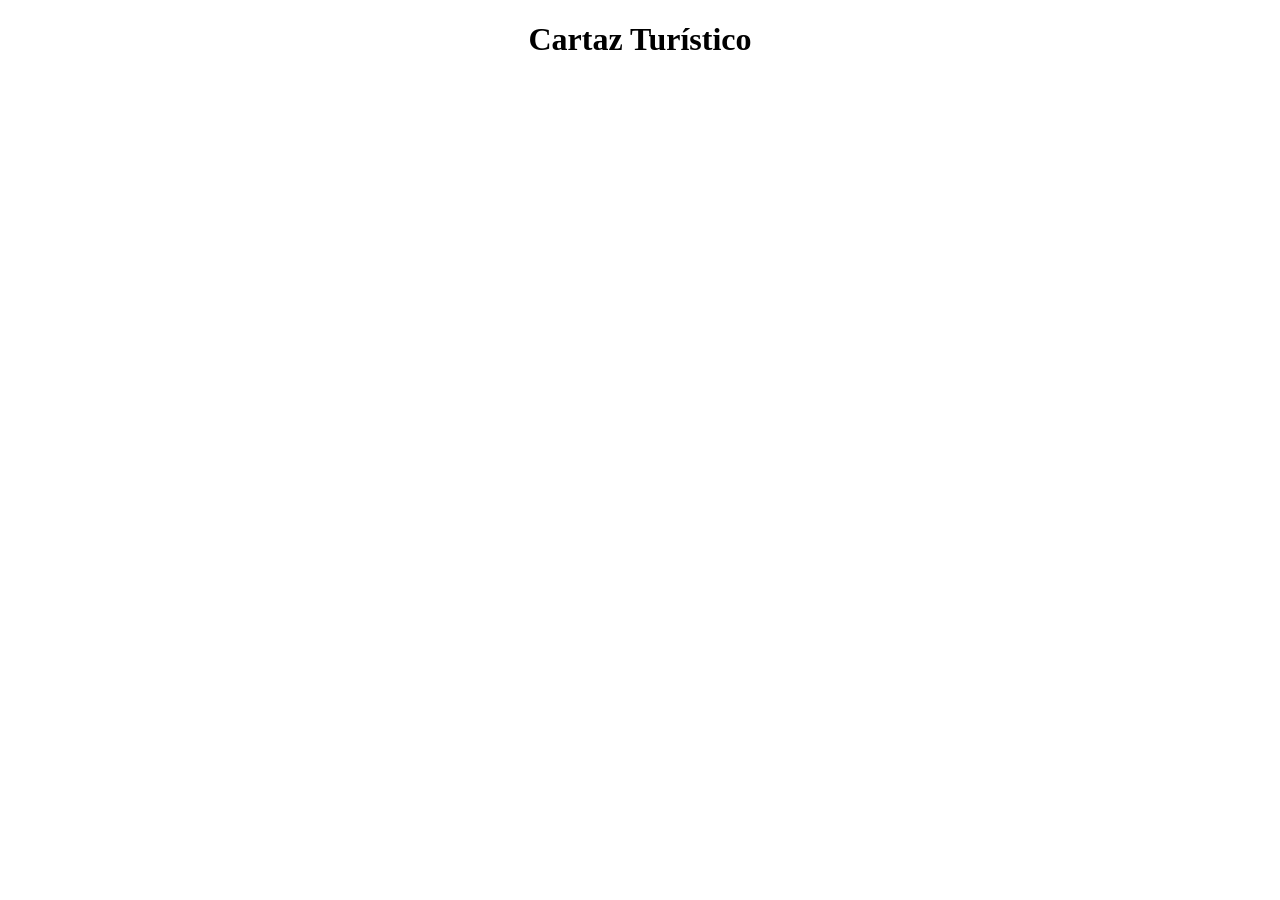
==== index.html @ 2c0d9051 "ai ai" ====
<!DOCTYPE html>
<html lang="pt-br">
<head>
    <meta charset="UTF-8">
    <meta name="viewport" content="width=device-width, initial-scale=1.0">
    <title>Cartaz Turístico</title> 
<link rel="stylesheet" href="aiii/style.css">
</head>
<body>
    <h1 class="titulo">Cartaz Turístico</h1>
    
</body>
</html>
---- aiii/style.css ----
.titulo{
  text-align: center;
}
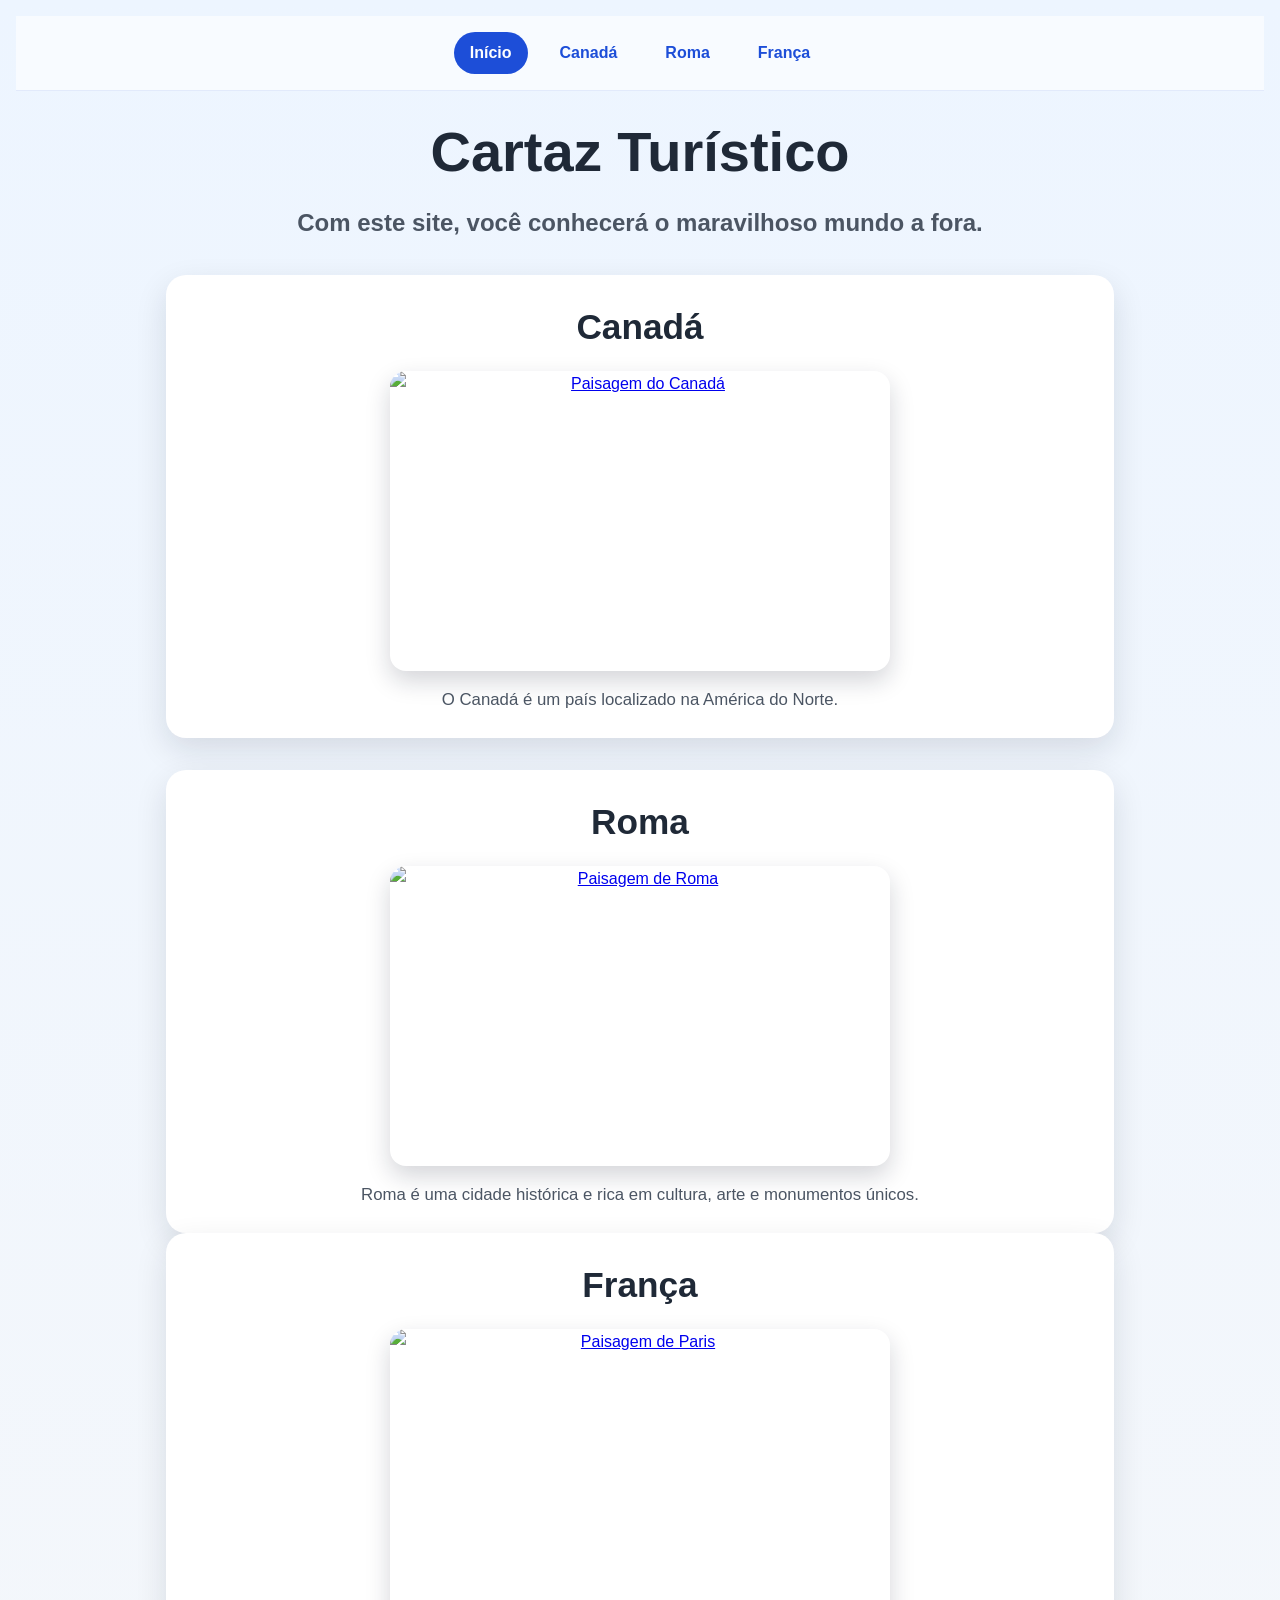
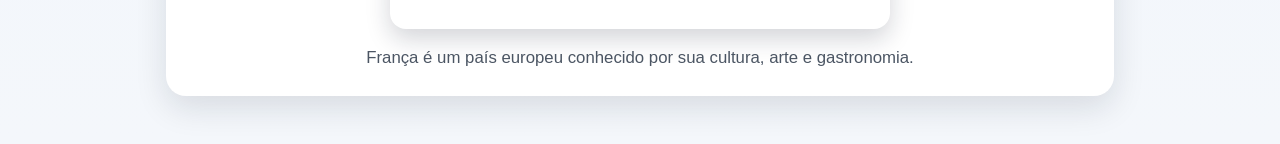
==== commit 4d06fca7: "Cartaz de Viagem" ====
--- a/index.html
+++ b/index.html
@@ -3,11 +3,43 @@
 <head>
     <meta charset="UTF-8">
     <meta name="viewport" content="width=device-width, initial-scale=1.0">
-    <title>Cartaz Turístico</title> 
-<link rel="stylesheet" href="aiii/style.css">
+    <title>Cartaz Turístico</title>
+    <link rel="stylesheet" href="aiii/style.css">
 </head>
 <body>
-    <h1 class="titulo">Cartaz Turístico</h1>
-    
+    <header>
+        <nav>
+            <a href="index.html" class="active">Início</a>
+            <a href="canada.html">Canadá</a>
+            <a href="roma.html">Roma</a>
+            <a href="frança.html">França</a>
+        </nav>
+        <h1 class="titulo">Cartaz Turístico</h1>
+        <h2 class="subtitulo">Com este site, você conhecerá o maravilhoso mundo a fora.</h2>
+    </header>
+
+    <main>
+        <section class="card" id="canada">
+            <h3>Canadá</h3>
+            <a href="https://cdn.prod.website-files.com/63b7026306af943f8e01771f/687e39a720c8cbb7b0d6d728_6756fb9018add0e112aba498_pexels-djpetty2-756790.webp" target="_blank" rel="noopener noreferrer">
+                <img src="https://cdn.prod.website-files.com/63b7026306af943f8e01771f/687e39a720c8cbb7b0d6d728_6756fb9018add0e112aba498_pexels-djpetty2-756790.webp" alt="Paisagem do Canadá" width="500" height="300">
+            </a>
+            <p>O Canadá é um país localizado na América do Norte.</p>
+        </section>
+    <section class="card card-roma">
+        <h3>Roma</h3>
+        <a href="https://tse4.mm.bing.net/th/id/OIP.1tbWgjSaXzdmPv2BYPQatgHaE9?r=0&rs=1&pid=ImgDetMain&o=7&rm=3" target="_blank" rel="noopener noreferrer">
+            <img src="https://tse4.mm.bing.net/th/id/OIP.1tbWgjSaXzdmPv2BYPQatgHaE9?r=0&rs=1&pid=ImgDetMain&o=7&rm=3" alt="Paisagem de Roma" width="500" height="300">
+        </a>
+        <p>Roma é uma cidade histórica e rica em cultura, arte e monumentos únicos.</p>
+    </section>
+    <section class="card card-frança">
+        <h3>França</h3>
+        <a href="https://img.freepik.com/fotos-premium/torre-eiffel-vista-aerea-paris_78361-12647.jpg?w=2000" target="_blank" rel="noopener noreferrer">
+            <img src="https://img.freepik.com/fotos-premium/torre-eiffel-vista-aerea-paris_78361-12647.jpg?w=2000" alt="Paisagem de Paris" width="500" height="300">
+        </a>
+        <p>França é um país europeu conhecido por sua cultura, arte e gastronomia.</p>
+    </section>
+</main>
 </body>
 </html>
--- a/aiii/style.css
+++ b/aiii/style.css
@@ -1,3 +1,144 @@
-.titulo{
+:root {
+  --bg-color: #f4f7fb;
+  --card-color: #ffffff;
+  --primary-color: #1d4ed8;
+  --primary-dark: #143a9c;
+  --text-color: #1f2937;
+  --muted-color: #4b5563;
+  --shadow: rgba(15, 23, 42, 0.12);
+}
+
+* {
+  box-sizing: border-box;
+}
+
+body {
+  margin: 0;
+  font-family: Arial, Helvetica, sans-serif;
+  background: linear-gradient(180deg, #edf5ff 0%, var(--bg-color) 100%);
+  color: var(--text-color);
+  line-height: 1.6;
+}
+
+nav {
+  display: flex;
+  justify-content: center;
+  gap: 1rem;
+  padding: 1rem 0;
+  background: rgba(255, 255, 255, 0.6);
+  backdrop-filter: blur(4px);
+  border-bottom: 1px solid rgba(29, 78, 216, 0.1);
+}
+
+nav a {
+  text-decoration: none;
+  color: var(--primary-color);
+  font-weight: 700;
+  padding: 0.5rem 1rem;
+  border-radius: 999px;
+  transition: 0.2s ease;
+}
+
+nav a:hover,
+nav a.active {
+  background: var(--primary-color);
+  color: #ffffff;
+}
+
+header {
+  padding: 1rem 1rem 0;
+}
+
+.titulo {
   text-align: center;
-}+  font-size: clamp(2rem, 5vw, 3.5rem);
+  margin: 1rem 0 0.5rem;
+}
+
+.subtitulo {
+  text-align: center;
+  font-size: clamp(1rem, 2vw, 1.5rem);
+  color: var(--muted-color);
+  margin: 0 auto 2rem;
+  max-width: 760px;
+}
+
+main {
+  max-width: 980px;
+  margin: 0 auto;
+  padding: 0 1rem 3rem;
+}
+
+.card {
+  background: var(--card-color);
+  border-radius: 20px;
+  box-shadow: 0 12px 32px var(--shadow);
+  padding: 1.5rem;
+}
+
+.card h3 {
+  text-align: center;
+  font-size: clamp(1.6rem, 3vw, 2.2rem);
+  margin: 0 0 1rem;
+}
+
+.card a {
+  display: block;
+  text-align: center;
+}
+
+.card img {
+  display: block;
+  width: min(100%, 500px);
+  height: auto;
+  margin: 0 auto 1rem;
+  border-radius: 16px;
+  box-shadow: 0 10px 25px rgba(15, 23, 42, 0.18);
+}
+
+.card p {
+  text-align: center;
+  font-size: 1.05rem;
+  color: var(--muted-color);
+  margin: 0;
+}
+
+@media (max-width: 480px) {
+  nav {
+    flex-direction: column;
+    align-items: center;
+  }
+
+  .card {
+    padding: 1.1rem;
+  }
+}
+
+.card-roma {
+  margin-top: 2rem;
+}
+
+.card-roma h3 {
+  text-align: center;
+}
+
+.card-roma a {
+  display: block;
+  text-align: center;
+}
+
+.card-roma img {
+  display: block;
+  width: min(100%, 500px);
+  height: auto;
+  margin: 0 auto 1rem;
+  border-radius: 16px;
+  box-shadow: 0 10px 25px rgba(15, 23, 42, 0.18);
+}
+
+.card-roma p {
+  text-align: center;
+  font-size: 1.05rem;
+  color: var(--muted-color);
+  margin: 0;
+}
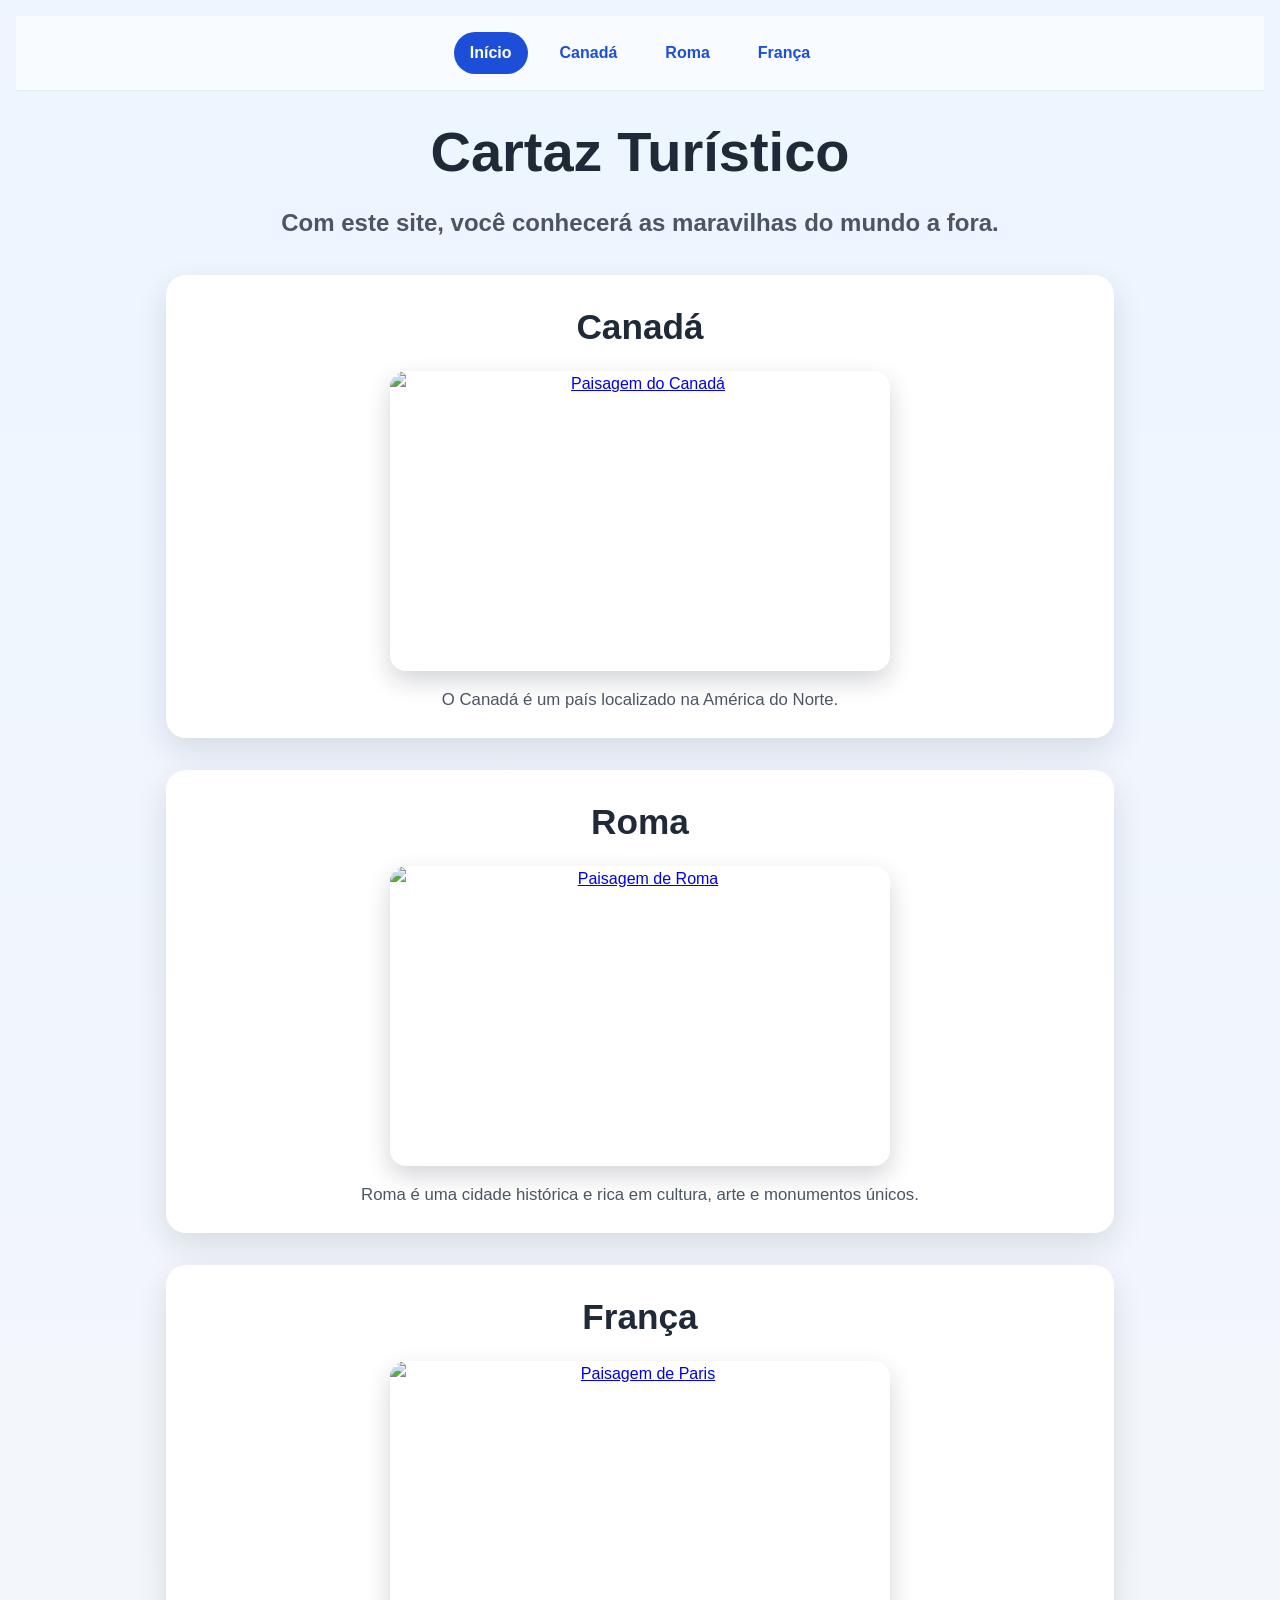
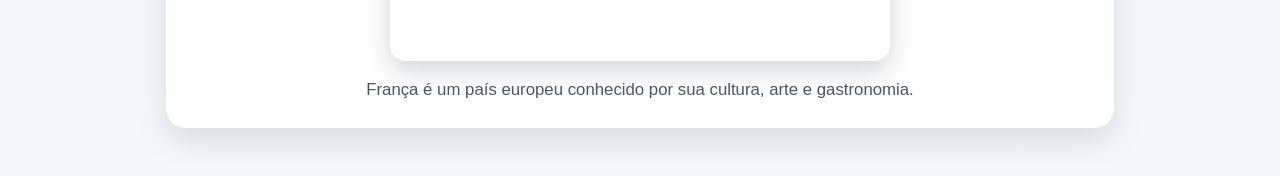
==== commit affb40be: "cartaz-av1" ====
--- a/index.html
+++ b/index.html
@@ -15,7 +15,7 @@
             <a href="frança.html">França</a>
         </nav>
         <h1 class="titulo">Cartaz Turístico</h1>
-        <h2 class="subtitulo">Com este site, você conhecerá o maravilhoso mundo a fora.</h2>
+        <h2 class="subtitulo">Com este site, você conhecerá as maravilhas do mundo a fora.</h2>
     </header>
 
     <main>
--- a/aiii/style.css
+++ b/aiii/style.css
@@ -116,6 +116,7 @@
 
 .card-roma {
   margin-top: 2rem;
+  margin-bottom: 2rem;
 }
 
 .card-roma h3 {
@@ -142,3 +143,10 @@
   color: var(--muted-color);
   margin: 0;
 }
+
+.niágara{
+  text-align: center;
+  font-size: 1.1rem;
+  font-weight: 700;
+  margin: 1rem 0;
+}
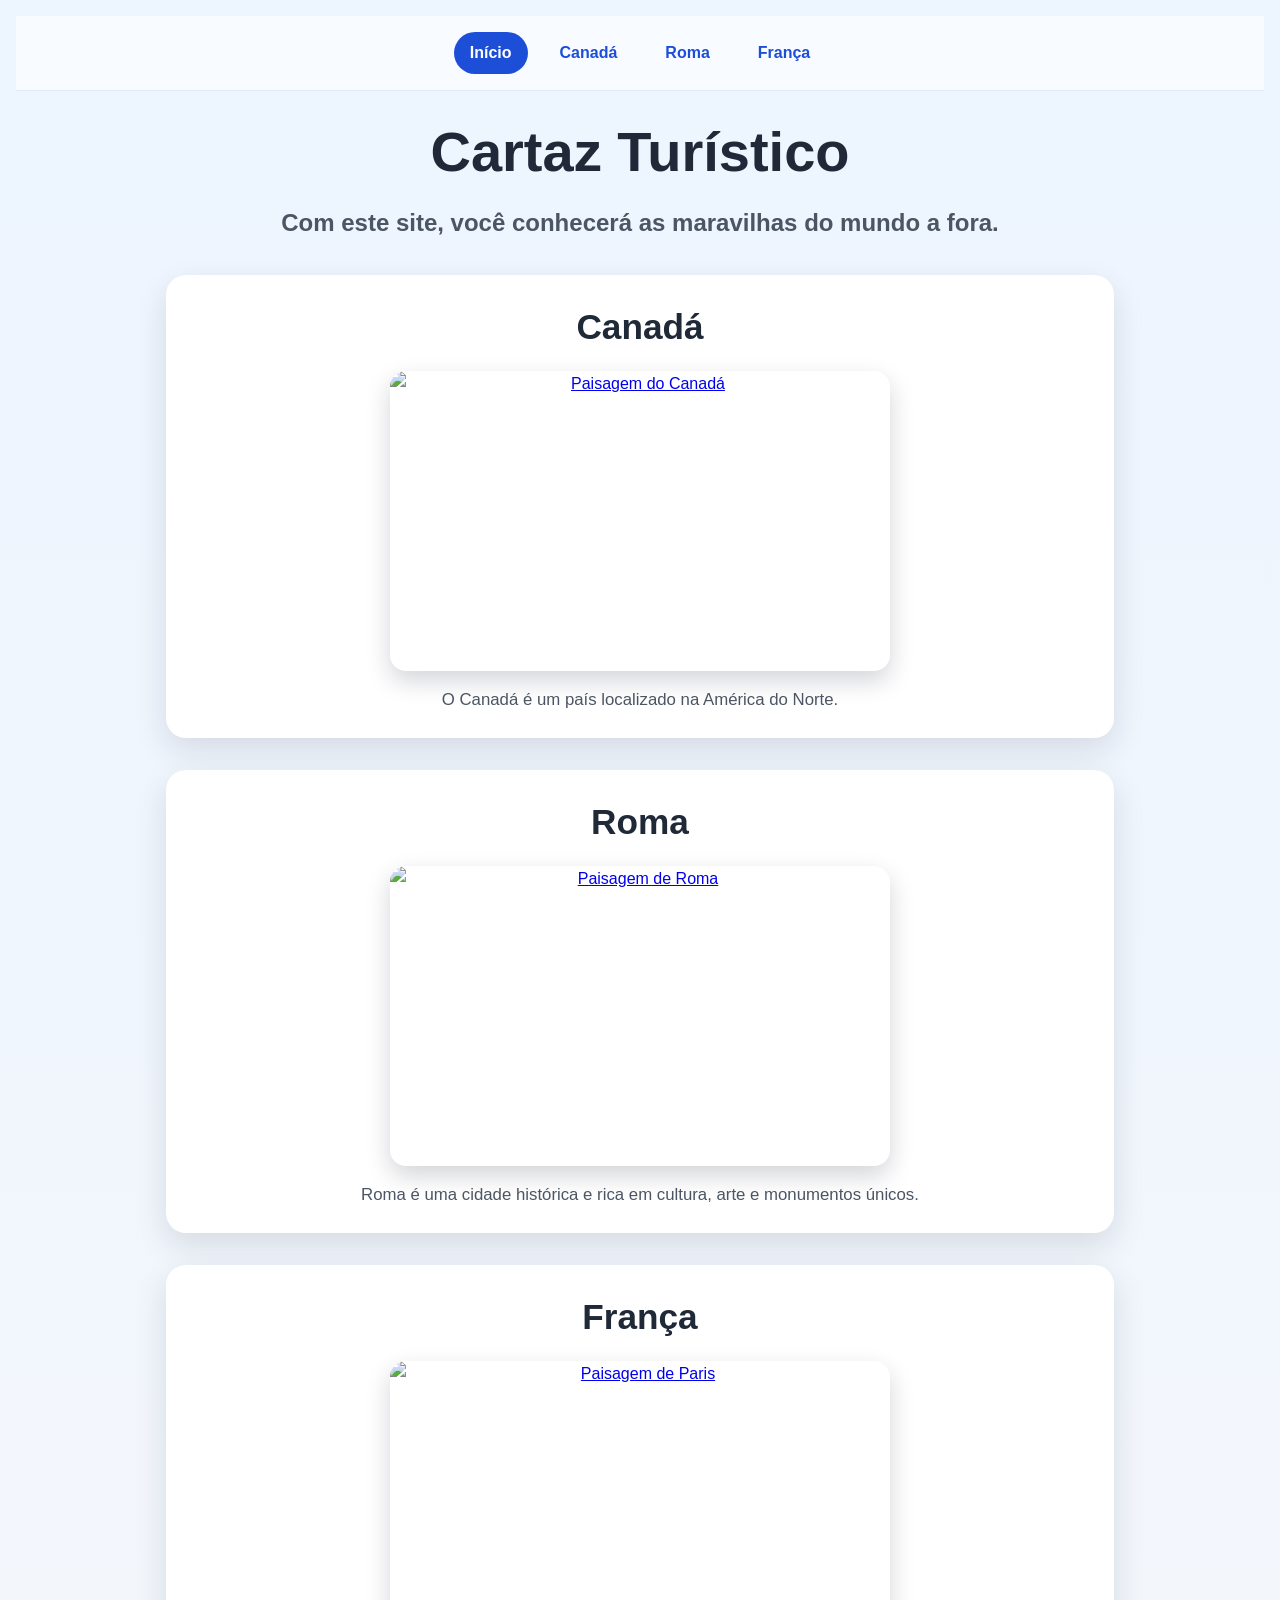
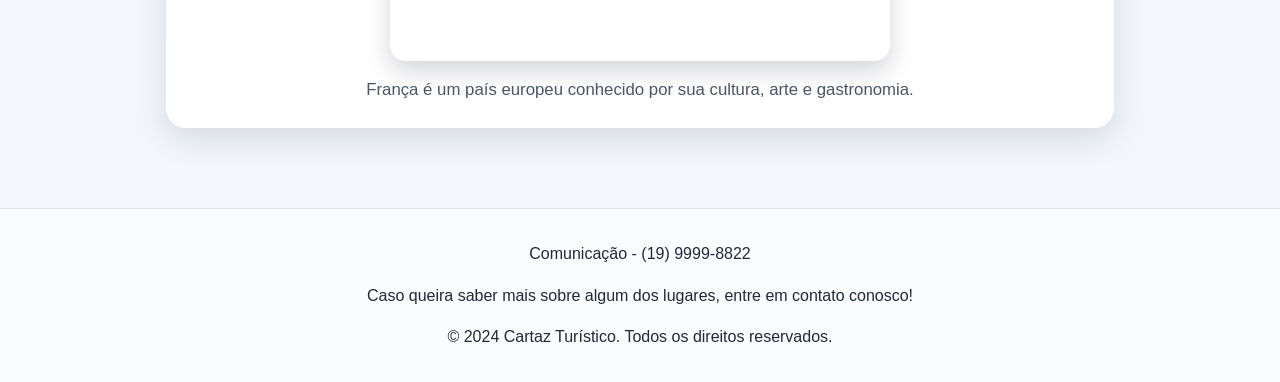
==== commit 57d0d719: "término ai papai" ====
--- a/index.html
+++ b/index.html
@@ -41,5 +41,11 @@
         <p>França é um país europeu conhecido por sua cultura, arte e gastronomia.</p>
     </section>
 </main>
+<footer class="rodape">
+    <p>Comunicação - (19) 9999-8822</p>
+    <p>Caso queira saber mais sobre algum dos lugares, entre em contato conosco!</p>
+    <p>© 2024 Cartaz Turístico. Todos os direitos reservados.</p>
+</footer>
+
 </body>
 </html>
--- a/aiii/style.css
+++ b/aiii/style.css
@@ -114,7 +114,7 @@
   }
 }
 
-.card-roma {
+.card-roma,.card-frança,.card-niagara {
   margin-top: 2rem;
   margin-bottom: 2rem;
 }
@@ -149,4 +149,12 @@
   font-size: 1.1rem;
   font-weight: 700;
   margin: 1rem 0;
+}
+
+.rodape{
+  text-align: center;
+  padding: 1rem 0;
+  background: rgba(255, 255, 255, 0.6);
+  backdrop-filter: blur(4px);
+  border-top: 1px solid rgba(4, 6, 12, 0.1);
 }
